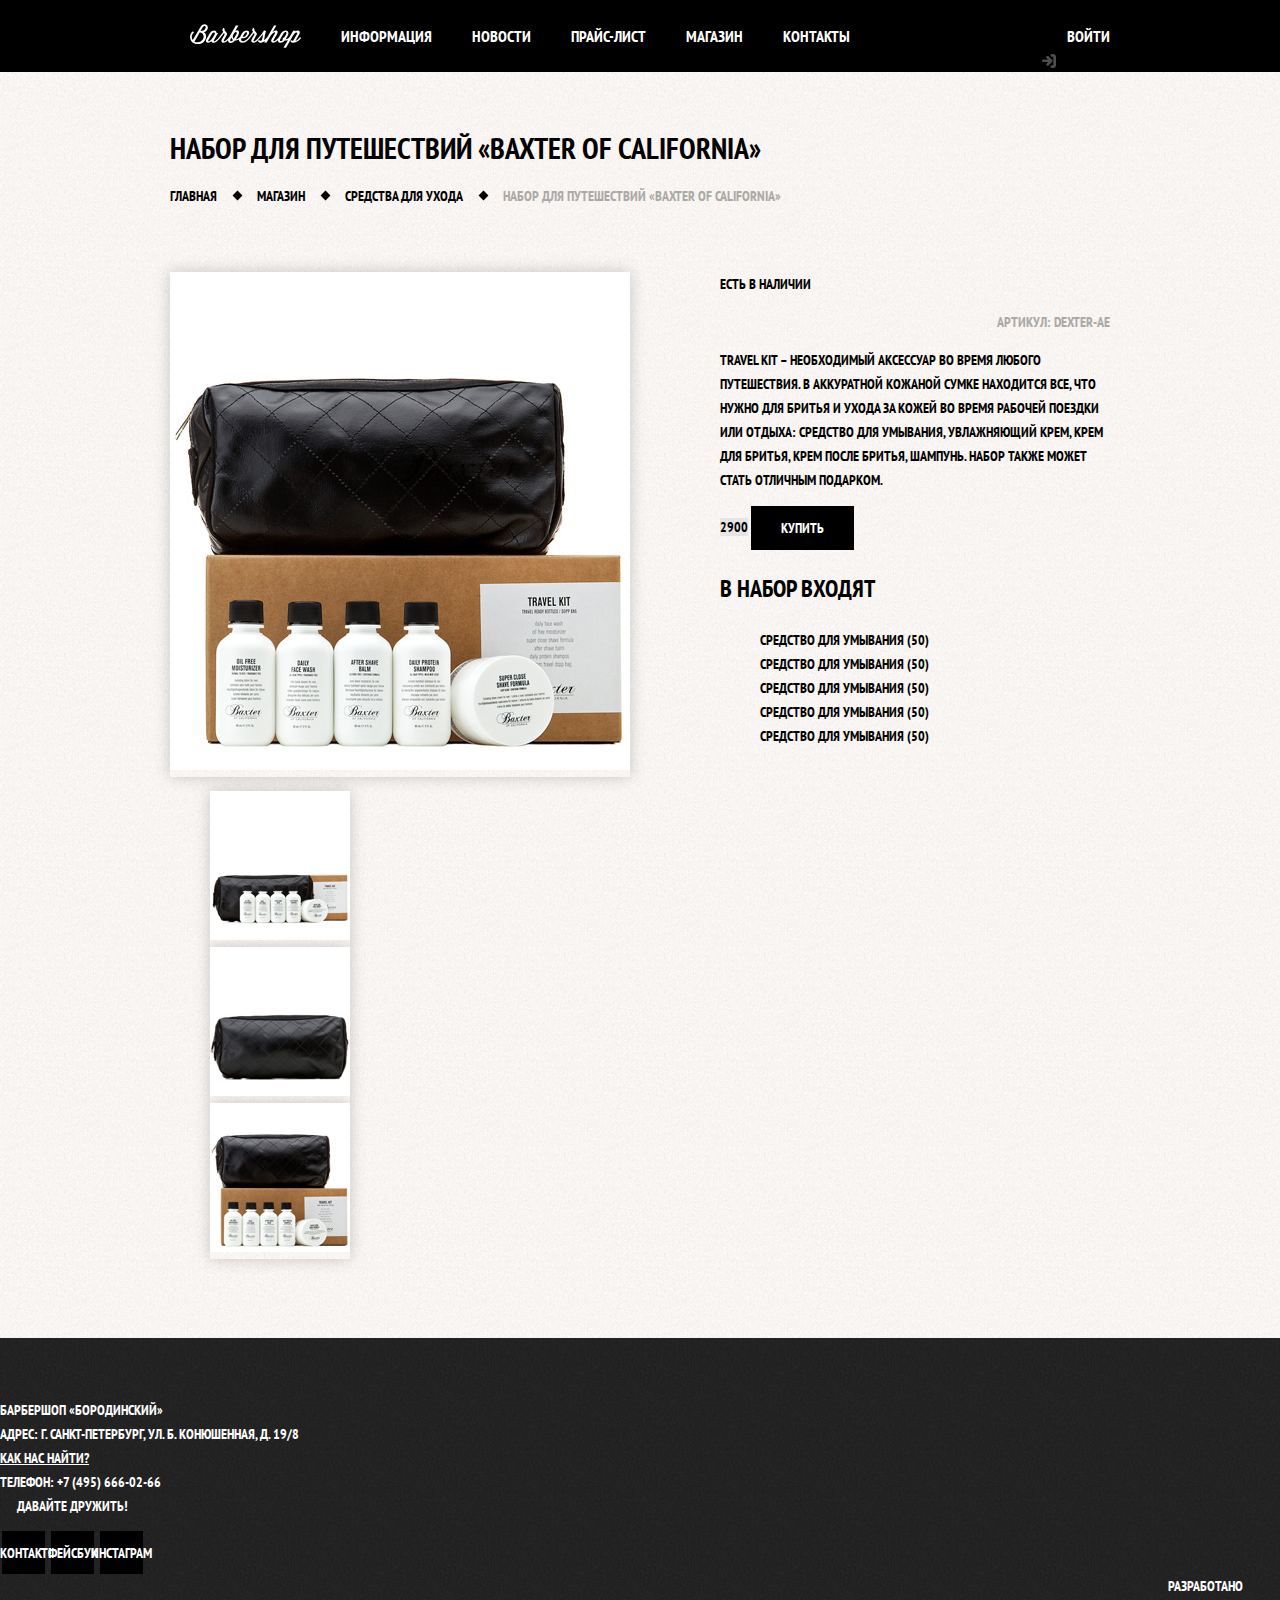
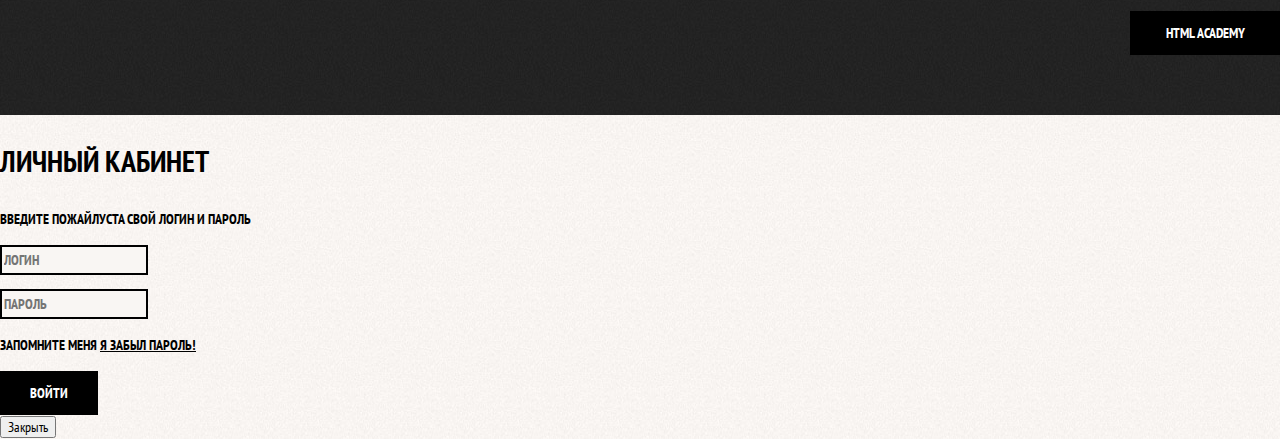
==== catalog-item.html @ e6046c34 "First commit" ====
<!DOCTYPE html>
<html lang="ru">
<head>
    <meta charset="UTF-8">
    <meta name="viewport" content="width=device-width, initial-scale=1.0">
    <meta http-equiv="X-UA-Compatible" content="ie=edge">
    <title>Барбершоп "Бородинский"</title>
    <link href="https://fonts.googleapis.com/css?family=PT+Sans+Narrow:400,700&display=swap" rel="stylesheet">
    <link rel="stylesheet" href="css/normalize.min.css">
    <link rel="stylesheet" href="css/style.css">
</head>
<body class="inner-page">
    <header class="main-header">
            <div class="container">
            <nav class="main-navigation">
            <a href="index.html" class="main-header-logo">
                <img src="img/logo.svg" width="111" height="24" alt="Логотип барбершопа 'Бородинский'">
            </a>
                <ul class="site-navigation">
                    <li><a href="info.html">Информация</a></li>
                    <li><a href="news.html">Новости</a></li>
                    <li><a href="price.html">Прайс-лист</a></li>
                    <li class="site-navigation-current"><a href="catalog.html">Магазин</a></li>
                    <li><a href="contacts.html">Контакты</a></li>
                </ul>
                <ul class="user-navigation">
                    <li class="login-link">Войти</li>
                </ul>
            </nav>
        </div>

    </header>
    <main class="container">
        <h1 class="page-title">Набор для путешествий «Baxter of California»</h1>
        <ul class="breadcrumbs">
            <li><a href="index.html">Главная</a></li>
            <li><a href="catalog.html">Магазин</a></li>
            <li > <a href="">Средства для ухода</a> </li>
            <li class="breadcrumbs-current">Набор для путешествий «Baxter of California»</li>
        </ul>
        <div class="inner-columns">
            <section class="product-photos">
                <h2 class="visually-hidden">Изображения товара</h2>
                <p class="product-photo-full">
                    <img src="img/product-big.jpg" alt="Фото всего набора" width="460" height="498">
                </p>
                <ul class="product-photo-preview">
                    <li><img src="img/product-small-1.jpg" alt="Фото в анфас" width="140" height="149"></li>
                    <li><img src="img/product-small-2.jpg" alt="Фото в профиль" width="140" height="149"></li>
                    <li><img src="img/product-small-3.jpg" alt="Фото отдельной части" width="140" height="149"></li>
                </ul>

            </section>
            <section class="product-info">
                <h2 class="visually-hidden">Описание товара</h2>
                <p class="product-available">Есть в наличии</p>
                <p class="product-article">Артикул: dexter-ae</p>
                <p class="product-text">
                    Travel Kit – необходимый аксессуар во время любого путешествия. В аккуратной кожаной сумке находится все, что нужно для бритья и ухода за кожей во время рабочей поездки или отдыха: средство для умывания, увлажняющий крем, крем для бритья, крем после бритья, шампунь. Набор также может стать отличным подарком.
                </p>
                <p class="product-price">
                    <b>2900</b>
                    <a href="" class="button">Купить</a>
                </p>
                <div class="product-composition">
                    <h3>В набор входят</h3>
                    <ul>
                        <li>Средство для умывания (50)</li>
                        <li>Средство для умывания (50)</li>
                        <li>Средство для умывания (50)</li>
                        <li>Средство для умывания (50)</li>
                        <li>Средство для умывания (50)</li>
                    </ul>
                </div>

            </section>
        </div>

    </main>
    <footer class="main-footer">
        <p class="footer-contacts">
            БАРБЕРШОП «БОРОДИНСКИЙ» <br>
            АДРЕС: Г. САНКТ-ПЕТЕРБУРГ, УЛ. Б. КОНЮШЕННАЯ, Д. 19/8 <br>
            <a href="">КАК НАС НАЙТИ?</a>  <br>
            ТЕЛЕФОН: +7 (495) 666-02-66 <br>
        </p>
        <div class="footer-social">
            <b>Давайте дружить!</b>
            <ul>
                <li><a href="https://vk.com" class="social-button">Вконтакте</a></li>
                <li><a href="https://facebook.com" class="social-button">Фейсбук</a></li>
                <li><a href="https://instagram.com" class="social-button">Инстаграм</a></li>
            </ul>
        </div>
        <p class="footer-copyright">
            <b>Разработано</b>
            <a href="https://htmlacademy.ru" class="button button-copyright">HTML Academy</a>
        </p>
    </footer>
    <section class="modal modal-user">
        <h2>Личный кабинет</h2>
        <p>Введите пожайлуста свой логин и пароль</p>
        <form action="#" class="login-form">
            <p class="login-item">
                <label for="user-login" class="visually-hidden">Логин</label>
                <input class="login-icon-user" type="text" name="login" id="user-login" placeholder="Логин">
            </p>
            <p class="login-item">
                <label for="user-password" class="visually-hidden">Пароль</label>
                <input class="login-icon-password" type="password" name="password" id="user-password" placeholder="Пароль">
            </p>
            <p class="login-info"> 
                <label class="login-checkbox">
                <input type="checkbox" name="remember"  class="visually-hidden" checked>
                <span class="checkbox-indicator"></span>    
                Запомните меня
                </label>
                <a href="" class="restore">Я забыл пароль!</a>
            </p>
            <button type="submit" class="button">Войти</button>
        </form>
        <button class="modal-close" type="button">Закрыть</button>
    </section>
</body> 
</html>
---- css/style.css ----
body {
    min-width: 960px;
    margin: 0;
    padding: 0;

    font-family: 'PT Sans Narrow', sans-serif;
    font-size: 14px;
    font-weight: 700;
    color: #ffffff;
    background-color: #000000;
    line-height: 24px;
    text-transform: uppercase;
    background-image: url("../img/index-bg.jpg");
    background-repeat: no-repeat;
    background-position: top center;
}
a {
    text-decoration: none;
}
img {
    max-width: 100%;
    height: auto;
}
*:focus {
    outline: none;
}
.visually-hidden {
    position: absolute;

    width: 1px;
    height: 1px;
    margin: -1px;
    border: 0;
    padding: 0;
  
    clip: rect(0 0 0 0);
    overflow: hidden;
}
.container {
    width: 940px;
    margin: 0 auto;
    padding: 0 10px;
}
.inner-page {
    color: #000000;

    background-color: #f6f3f0;
    background-image: url("../img/pattern-light.jpg");
    background-position: 0 0;
    background-repeat: repeat;
}


.button {
    display: inline-block;
    font: inherit;
    padding: 10px 30px;
    margin-right: 20px;
    text-align: center;
    color: #ffffff;
    vertical-align: middle;
    text-transform: uppercase;

    background-color: #000000;
    border: none;
}
.button.disabled,
.button:disabled {
    cursor: default;
    opacity: 0.5;
    background-color: #000000;
}
.button:hover,
.button:focus,
.button:active {
    background-color: #663d15;

}
.main-header {
    margin-bottom: 75px;
}
.main-navigation {
    display: flex;
    align-items: center;
    flex-direction: column;

    font-size: 16px;
    line-height: 20px;
    color: #ffffff;
    background-color: transparent;
   
 
}

.main-navigation-wrapper {
    width: 100%;
    margin-bottom: 60px;
    background-color: #000000;
}
.main-navigation-wrapper .container {
    display: flex;
    justify-content: space-between;
}
.main-header-logo {
    order: 1;
    width: 371px;
    height: 155px;
}
.site-navigation {
    display: flex;
    flex-wrap: wrap;
    width: 620px;
    margin: 0;
    margin-right: auto;
    padding: 0;
}

 .site-navigation,
 .user-navigation
 {
    list-style: none;
}
.site-navigation a,
.user-navigation a {
    display: block;
    padding: 26px 20px;
    color: #ffffff;
}
.site-navigation a:hover,
.site-navigation a:focus,
.user-navigation a:hover,
.user-navigation a:focus {
    background-color: #242424;
}
.user-navigation {
    
    margin: 0;
    padding: 0;
    max-width: 140px;
    
}
.user-navigation .login-link {
    position: relative;
    padding-left: 50px;
}

.user-navigation .login-link::before {
    content: "";
    position: absolute;
    left: 24px;
    top: 27px;
    width: 16px;
    height: 16px;
    background-image: url("../img/login.svg");
    background-repeat: no-repeat;
    background-position: 0 0;
    opacity: 0.3;
}
.user-navigation .login-link:hover::before,
.user-navigation .login-link:focus::before,
.user-navigation .login-link:active::before {
    opacity: 1;
}
.features {
    margin-bottom: 80px;
}
.features-list {
    display: flex;
    justify-content: space-between;
    padding: 0;
    margin: 0;
    list-style: none;
}
.feature-item {
    width: 300px;
    text-align: center;
}
.feature-item h3 {
    position: relative;
    margin: 0;
    margin-bottom: 60px;
    padding: 0;
    font-size: 30px;
    line-height: 42px;
}
.feature-item h3::after {
    content: "";
    position: absolute;
    left: 50%;
    bottom: -30px;
    width: 20px;
    height: 20px;
    margin-left: -10px;
    background-color: #fff;
    transform: rotate(45deg);
}
.feature-item p {
    margin: 0 10px;
    
}
.index-columns {
    display: flex;
    justify-content: space-between;
    margin-bottom: 35px;
    padding: 50px 80px;
    color: #000000;
    background-color: #d7d5d2;
    background-image: 
    url("../img/line.png"),
    url("../img/pattern-light.jpg");
    background-position: center, 0 0;
    background-repeat: no-repeat, repeat;
}
.news {
    width: 380px;

}
.gallery {
    width: 300px;
}
.news-list {
    margin: 0;
    padding: 0;
    list-style: none;
}
.news-item {
    margin-bottom: 20px;
    text-transform: uppercase;
}
.news-item p {
    margin: 0;
}
.index-columns h2 {
    margin: 0;
    margin-bottom: 20px;
    padding: 0;
    font-size: 30px;
    line-height: 42px;
}

.gallery-content {
    height: 164px;
    margin: 0;
    margin-bottom: 35px;
    background-color: #e5e5e5;
    border: 7px solid #ffffff;
}
.gallery-container {
    position: relative;
    height: 260px;
}
.gallery-button {
    position: absolute;
    bottom: 0;
    box-sizing: border-box;
    width: 140px;
    margin: 0;
}
.gallery-button-back {
    left: 0;
}
.gallery-button-next {
    right: 0;
}
.gallery-content img {
    width: 286px;
    height: 164px;
}
.contacts {
    width: 380px;

}
.contacts p {
    margin: 0;
    margin-bottom: 20px;
}
.appointment {
    width: 300px;
}
.appointment-item {
    margin: 0;
    margin-bottom: 10px;
    
}
.appointment-item label {
    display: block;
    margin-left: 15px;
    margin-bottom: 9px;
}
.appointment-form {
    display: flex;
    flex-wrap: wrap;
    justify-content: space-between;
}
.appointment-form input {
    box-sizing: border-box;
    width: 140px;
    padding-left: 15px;
    padding-right: 15px;
    padding-top: 8px;
    padding-bottom: 8px;
    font: inherit;

    background-color: transparent;
    border: 2px solid #000000;

}
.appointment-form .button {
    display: block;
    width: 100%;
    margin-right: 0;
    margin-top: 10px;
}
.appointment-form input:focus {
    border-color: #663d15;
}

.main-footer {
    margin-top: 65px;
    padding: 60px 0;
    color: #ffffff;
    background-color: #232323;
    background-image: url("../img/pattern-dark.jpg");
    background-position: 0 0;
    background-repeat: repeat;
}
.main-footer .container {
    display: flex;
    
}

.footer-contacts {
    width: 320px;
    margin: 0;
    margin-right: 80px;
}
.footer-contacts a {
    width: 320px;
    color: #ffffff;
    text-decoration: underline;
}
.footer-contacts a:hover,
.footer-contacts a:focus {
    text-decoration: none;
}
.footer-social {
    width: 145px;
    text-align: center;
}
.footer-social ul {
    display: flex;
    flex-wrap: wrap;
    justify-content: space-between;
    width: 141px;
    margin: 0;
    margin: 0 auto;
    padding: 0;
    list-style: none;
}
.footer-social b,
.footer-copyright b {
    display: block;
    margin-bottom: 13px;
}
.social-button {
    display: flex;
    align-items: center;
    justify-content: center;
    width: 43px;
    height: 43px;
    background-color: #000000;
    color: #ffffff;
}
.social-button:hover,
.social-button:focus {
    background-color: #ffffff;
}
.social-button:hover path,
.social-button:focus path {
    fill: #000000;
}
.footer-copyright {
    width: 150px;
    margin: 0;
    margin-left: auto;
    text-align: center;
}
.button-copyright {
    display: block;
    margin-right: 0;
    
}
.button-copyright:hover,
.button-copyright:focus {
    color: #000000;
    background-color: #fff;
}
.modal {
    color: #000000;

    background-color: #f8f5f2;
    background-image: url("../img/pattern-light.jpg");
    background-repeat: repeat;
    background-position: 0 0;
}
.modal h2 {
    font-size: 30px;
    line-height: 42px;
}
.login-form input[type="text"],
.login-form input[type="password"] {
    font: inherit;
    color: #000000;
    text-transform: uppercase;

    background-color: #f9f6f3;
    border: 2px solid #000000;

}
.login-form input:focus {
    border-color: #663d15;
}
.login-form .restore {
    color: #000000;
    text-decoration: underline;

}
.login-form .restore:hover,
.login-form .restore:focus {
    
    text-decoration: none;
}
.login-checkbox:hover,
.login-checkbox:focus {
    color: #663d15;

}
.inner-page .main-header-logo {
    order: 0;
    width: 111px;
    height: 24px;
    padding: 23px 20px;
}
.page-title {
    margin: 0;
    padding: 0;
    margin-bottom: 15px;
    font-size: 30px;
    line-height: 42px;

}
.breadcrumbs {
    display: flex;
    flex-wrap: wrap;
    justify-content: flex-start;
    margin: 0;
    padding: 0;
    margin-bottom: 50px;
    list-style: none;
}
.breadcrumbs li {
    position: relative;
    margin-right: 40px;
}
.breadcrumbs li:after {
    content: "";
    position: absolute;
    top: 8px;
    right: -24px;
    width: 7px;
    height: 7px;
    background-color: #000000;
    transform: rotate(45deg);
}
.breadcrumbs li:last-child {
    margin-right: 0;
}
.breadcrumbs li:last-child::after {
    display: none;
}
.breadcrumbs a {
    color: #000000;
    

}
.breadcrumbs a:hover,
.breadcrumbs a:focus {
    text-decoration: underline;
}
.breadcrumbs-current {
    color: #aba9a7;
}
.filter-group {
    margin: 0;
    margin-bottom: 50px;
    padding: 0;
    border: none;
}
.filter-group-title {
    margin-bottom: 30px;
    font-size: 24px;
    line-height: 30px;

}
.filter-option-list {
    margin: 0;
    padding: 0;
    list-style: none;
    line-height: 18px;
}
.filter-option {
    margin-bottom: 19px;
    padding-left: 45px;
}
.filter-option:last-child {
    margin-bottom: 0;
}
.filter-option label {
    display: block;
    position: relative;
    cursor: pointer;
    user-select: none;
}
.filter-input-checkbox + label:before {
    content: "";
    position: absolute;
    left: -45px;
    top: 0;
    width: 16px;
    height: 16px;
    border: 2px solid #000000;
    background-image: none;
}
.filter-input-checkbox:checked + label:before {
    background-image: url("../img/cross.svg");
    background-repeat: no-repeat;
    background-position: center center;
}
.filter-input-radio + label:before {
    content: "";
    position: absolute;
    left: -45px;
    top: 0;
    width: 16px;
    height: 16px;
    border: 2px solid #000000;
    border-radius: 50%;
}
.filter-input-radio:checked + label:after {
    content: "";
    position: absolute;
    left: -39px;
    top: 6px;
    width: 8px;
    height: 8px;
    background-color: #000000;
    
    border-radius: 50%;
}
.filter-input:hover + label,
.filter-input:focus + label
 {
    color: #663d15;
}
.filter-input:disabled + label {
    color: #000000;
    opacity: 0.5;
}
   
.catalog-item {

    width: 220px;
    margin-right: 20px;
    margin-bottom: 20px;
    background-color: #fff;
    box-shadow: 0 0 15px rgba(0,0,0, 0.15);
}
.catalog-item:hover {
    box-shadow: 5px 5px 25px rgba(0, 0, 0, 0.3);
}
.catalog-item a{
    display: flex;
    flex-direction: column;
    color: #000000;

}
.catalog-item h3 {
    order: 1;
    font-size: 14px;
    line-height: 18px;
}
.catalog-category {
    display: block;
    text-transform: none;
}
.catalog-item-image {
    width: 220px;
    height: 165px;
    margin: 0;
}
.catalog-item-price b,
.product-price b{
    font-size: 14px;
    line-height: 20px;
    text-align: center;
    background-color: #e5e5e5;
}
.catalog-item-price {
    display: flex;
    margin: 15px;
}
.catalog-item-price b {
    width: 112px;
    padding: 13px 25px 11px;
    margin-right: 0;
}
.catalog-item-price .button {
    width: 50px;
    padding: 13px 18px 11px;
    margin-right: 0;
    line-height: 20px;
    color: #ffffff;

}
.catalog-item h3 {
    margin: 12px 16px;
}
.pagination-list {
    display: flex;
    flex-wrap: wrap;
    margin: 0;
    padding: 0;
    list-style: none;
}
.pagination-item {
    margin-right: 7px;
}
.pagination-item a {
    display: block;
    
    padding: 10px 19px;
    color: #ffffff;
    
    background-color: #000000;
    vertical-align: middle;
    text-align: center;
}
.pagination-item:not(.pagination-item-current) a:hover,
.pagination-item:not(.pagination-item-current) a:focus,
.pagination-item:not(.pagination-item-current) a:active {
    background-color: #663d15;
}
.pagination-item-current a {
    color: #000000;
    background-color: #ffffff;
}
.product-photos {
    width: 460px;
    
}
.product-info {
    width: 390px;
    font-size: 14px;
    line-height: 24px;
}
.product-photo-preview {
    list-style: none;
}
.product-photo-full {

}
.product-text {
    
}
.product-photo-preview {
    width: 140px;
}
.product-photo-full,
.product-photo-preview li {
    box-shadow: 0 0 15px rgba(0, 0, 0, 0.2);
}
.product-article {
    text-align: right;
    color: #aba9a7;
}
.product-composition h3 {
    font-size: 24px;
    line-height: 30px;
}
.product-composition ul {
    list-style: none;
}
.inner-page .main-header {
    background-color: #000000;
    margin-bottom: 55px;
}
.inner-page .main-navigation {
    flex-direction: row;
    justify-content: flex-start;
}

.inner-columns {
    display: flex;
    justify-content: space-between;
    

}
.catalog {
    width: 700px;
}
.catalog-list {
    display: flex;
    flex-wrap: wrap;
    margin: 0;
    padding: 0;
    margin-bottom: 45px;
    list-style: none;
}

.filters {
    width: 190px;
}
.catalog-item {

}
.catalog-item:nth-child(3n) {
    margin-right: 0;
}
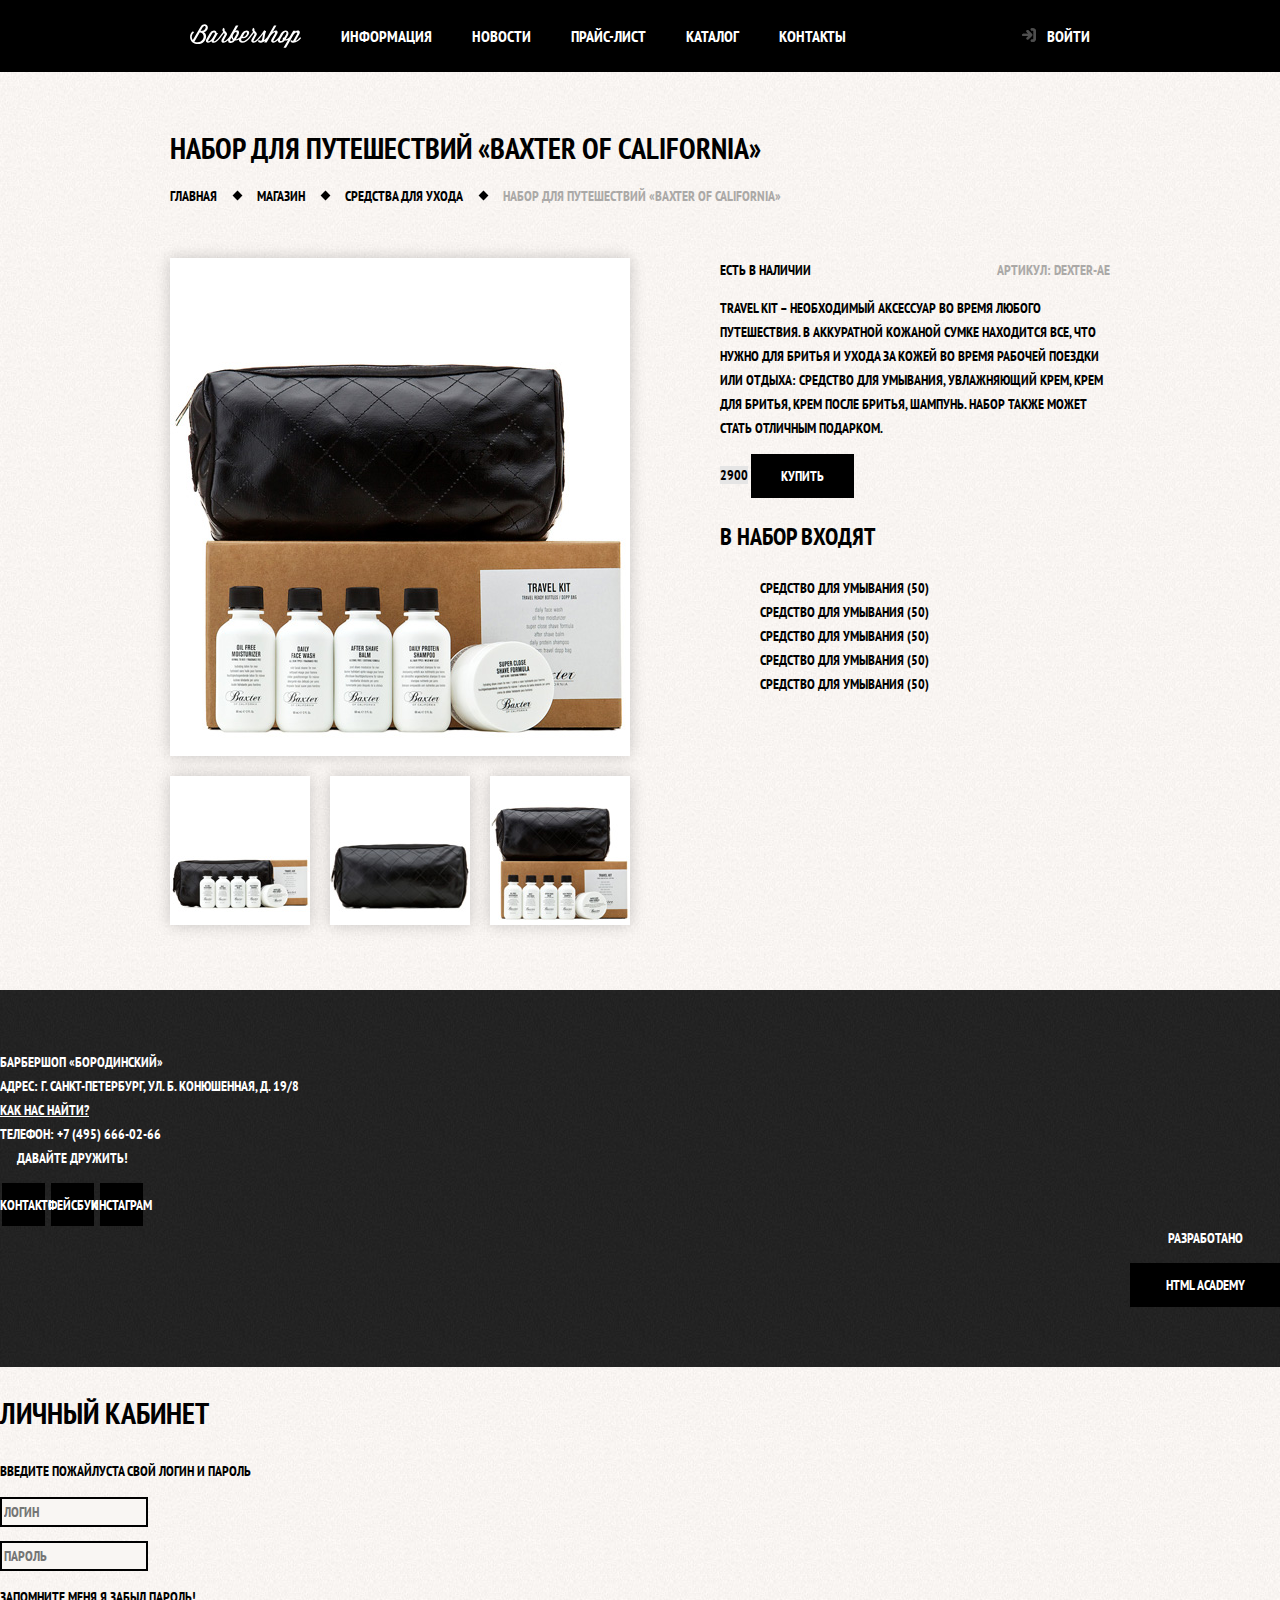
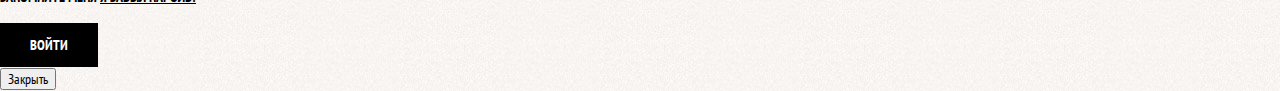
==== commit 79a7eee7: "add several styles in catalog-item" ====
--- a/catalog-item.html
+++ b/catalog-item.html
@@ -11,24 +11,23 @@
 </head>
 <body class="inner-page">
     <header class="main-header">
-            <div class="container">
+        <div class="container">
             <nav class="main-navigation">
-            <a href="index.html" class="main-header-logo">
+            <a href="" class="main-header-logo">
                 <img src="img/logo.svg" width="111" height="24" alt="Логотип барбершопа 'Бородинский'">
             </a>
                 <ul class="site-navigation">
                     <li><a href="info.html">Информация</a></li>
                     <li><a href="news.html">Новости</a></li>
                     <li><a href="price.html">Прайс-лист</a></li>
-                    <li class="site-navigation-current"><a href="catalog.html">Магазин</a></li>
+                    <li><a href="catalog.html">Каталог</a></li>
                     <li><a href="contacts.html">Контакты</a></li>
                 </ul>
                 <ul class="user-navigation">
-                    <li class="login-link">Войти</li>
+                    <li><a href="" class="login-link">Войти</a></li>
                 </ul>
             </nav>
         </div>
-
     </header>
     <main class="container">
         <h1 class="page-title">Набор для путешествий «Baxter of California»</h1>
@@ -53,8 +52,11 @@
             </section>
             <section class="product-info">
                 <h2 class="visually-hidden">Описание товара</h2>
-                <p class="product-available">Есть в наличии</p>
-                <p class="product-article">Артикул: dexter-ae</p>
+                <div class="product-description">
+                    <p class="product-available">Есть в наличии</p>
+                    <p class="product-article">Артикул: dexter-ae</p>
+                </div>
+
                 <p class="product-text">
                     Travel Kit – необходимый аксессуар во время любого путешествия. В аккуратной кожаной сумке находится все, что нужно для бритья и ухода за кожей во время рабочей поездки или отдыха: средство для умывания, увлажняющий крем, крем для бритья, крем после бритья, шампунь. Набор также может стать отличным подарком.
                 </p>
--- a/css/style.css
+++ b/css/style.css
@@ -667,19 +667,49 @@
     list-style: none;
 }
 .product-photo-full {
-
+    width: 460px;
+    height: 498px;
+    margin: 0;
+    margin-bottom: 20px;
 }
 .product-text {
     
 }
 .product-photo-preview {
+    display: flex;
+    margin: 0;
+    padding: 0;
+
+}
+
+.product-available {
+    margin: 0;
+}
+
+.product-photo-preview li {
     width: 140px;
+    height: 149px;
+    margin-right: 20px;
+    cursor: pointer;
+}
+.product-photo-preview li:last-child {
+    margin-right: 0;
+    
 }
 .product-photo-full,
 .product-photo-preview li {
     box-shadow: 0 0 15px rgba(0, 0, 0, 0.2);
 }
+.product-description {
+    display: flex;
+    justify-content: space-between;
+}
+.product-description p {
+    width: 200px;
+}
 .product-article {
+    margin: 0;
+    padding: 0;
     text-align: right;
     color: #aba9a7;
 }
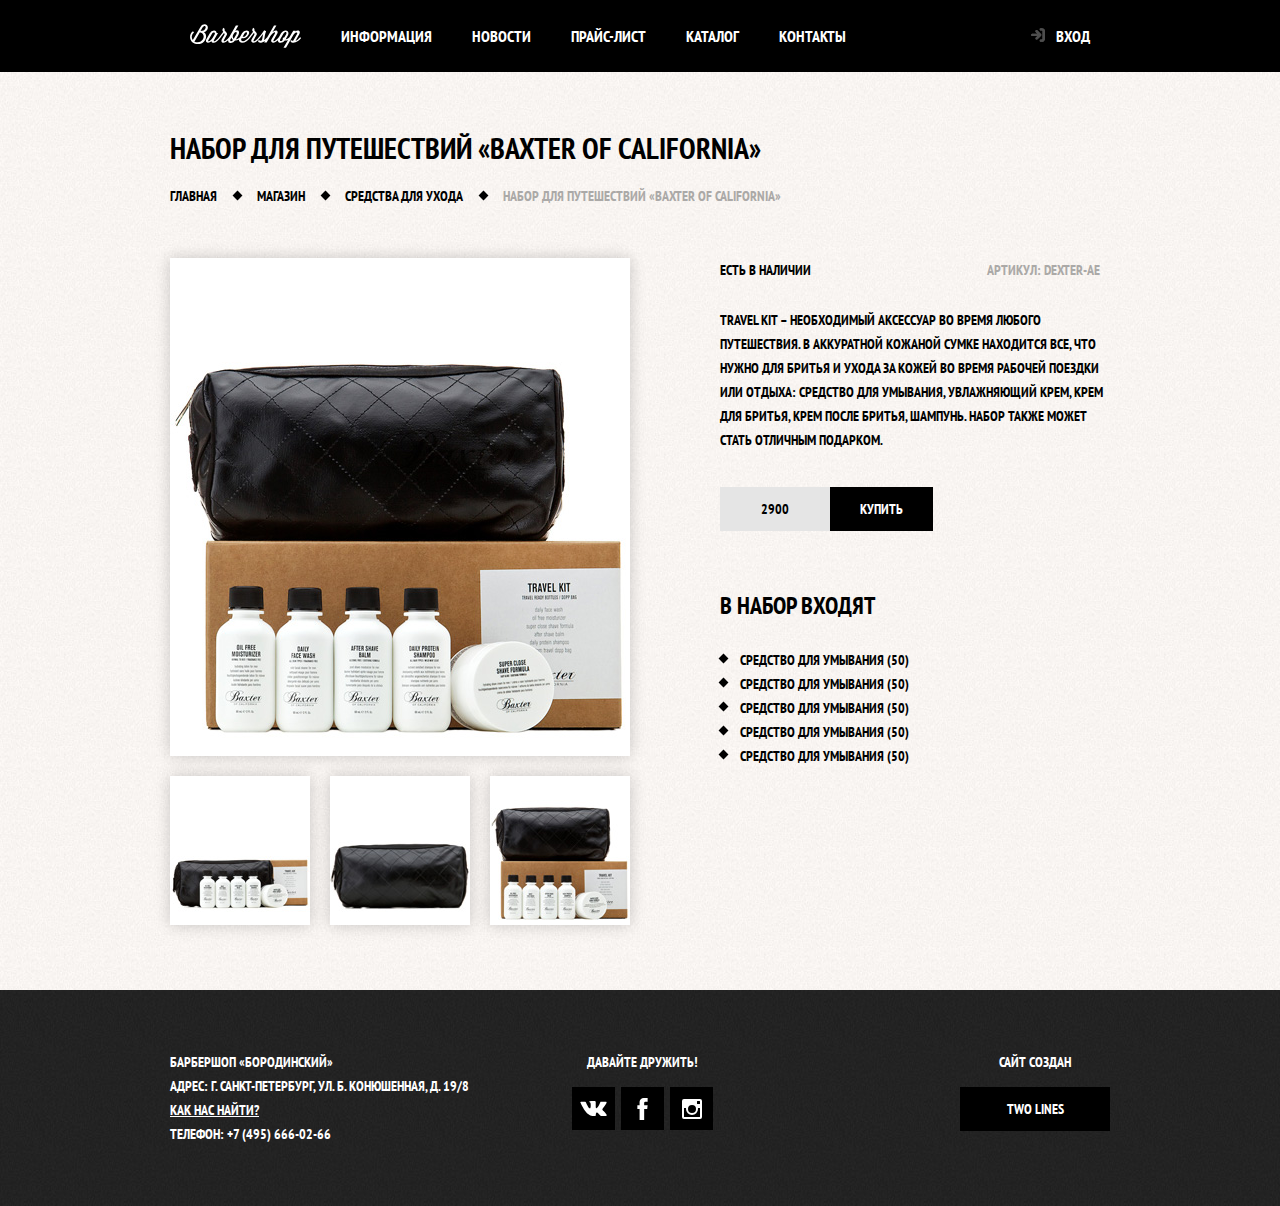
==== commit 2d926b07: "Complete style of card product" ====
--- a/catalog-item.html
+++ b/catalog-item.html
@@ -24,7 +24,7 @@
                     <li><a href="contacts.html">Контакты</a></li>
                 </ul>
                 <ul class="user-navigation">
-                    <li><a href="" class="login-link">Войти</a></li>
+                    <li><a href="" class="login-link">Вход</a></li>
                 </ul>
             </nav>
         </div>
@@ -80,26 +80,34 @@
 
     </main>
     <footer class="main-footer">
-        <p class="footer-contacts">
-            БАРБЕРШОП «БОРОДИНСКИЙ» <br>
-            АДРЕС: Г. САНКТ-ПЕТЕРБУРГ, УЛ. Б. КОНЮШЕННАЯ, Д. 19/8 <br>
-            <a href="">КАК НАС НАЙТИ?</a>  <br>
-            ТЕЛЕФОН: +7 (495) 666-02-66 <br>
-        </p>
-        <div class="footer-social">
-            <b>Давайте дружить!</b>
-            <ul>
-                <li><a href="https://vk.com" class="social-button">Вконтакте</a></li>
-                <li><a href="https://facebook.com" class="social-button">Фейсбук</a></li>
-                <li><a href="https://instagram.com" class="social-button">Инстаграм</a></li>
-            </ul>
+        <div class="container">
+            <p class="footer-contacts">
+                БАРБЕРШОП «БОРОДИНСКИЙ» <br>
+                АДРЕС: Г. САНКТ-ПЕТЕРБУРГ, УЛ. Б. КОНЮШЕННАЯ, Д. 19/8 <br>
+                <a href="">КАК НАС НАЙТИ?</a>  <br>
+                ТЕЛЕФОН: +7 (495) 666-02-66 <br>
+            </p>
+            <div class="footer-social">
+                <b>Давайте дружить!</b>
+                <ul>
+                    <li><a href="https://vk.com" class="social-button">
+                        <svg xmlns="http://www.w3.org/2000/svg" width="27" height="15" viewBox="0 0 26.14 14.91"><path d="M26 13.47l-.09-.17a13.55 13.55 0 0 0-2.6-3q-.87-.83-1.1-1.12A1 1 0 0 1 22 8a10.27 10.27 0 0 1 1.22-1.78l.88-1.16q2.35-3.13 2-4L26 .94a.8.8 0 0 0-.4-.22 2.14 2.14 0 0 0-.87 0h-3.92a.51.51 0 0 0-.27 0h-.3a.6.6 0 0 0-.15.14.93.93 0 0 0-.14.24 22.22 22.22 0 0 1-1.46 3.06q-.5.84-.93 1.46a7 7 0 0 1-.71.91 4.94 4.94 0 0 1-.52.47q-.23.18-.35.15l-.23-.05a.9.9 0 0 1-.31-.33 1.49 1.49 0 0 1-.16-.53V1.6a3.14 3.14 0 0 0 0-.62 2.12 2.12 0 0 0-.14-.44.73.73 0 0 0-.28-.33 1.57 1.57 0 0 0-.46-.18A9 9 0 0 0 12.57 0a8.93 8.93 0 0 0-3.25.33 1.83 1.83 0 0 0-.52.41q-.25.3-.07.33a1.67 1.67 0 0 1 1.16.59l.08.16a2.6 2.6 0 0 1 .19.63 6.32 6.32 0 0 1 .12 1 10.59 10.59 0 0 1 0 1.7q-.07.71-.13 1.1a2.21 2.21 0 0 1-.18.64 2.69 2.69 0 0 1-.16.3l-.07.07a1 1 0 0 1-.37.07.86.86 0 0 1-.46-.19 3.27 3.27 0 0 1-.56-.52 7 7 0 0 1-.66-.93q-.37-.6-.76-1.42l-.22-.39q-.2-.38-.56-1.11t-.62-1.43A.9.9 0 0 0 5.2.9h-.07a.93.93 0 0 0-.22-.16A1.44 1.44 0 0 0 4.6.65L.87.68A1 1 0 0 0 .1.94L0 1a.44.44 0 0 0 0 .22 1.08 1.08 0 0 0 .08.37Q.9 3.53 1.86 5.31t1.66 2.87Q4.23 9.27 5 10.24t1 1.24l.37.41.34.33a8.06 8.06 0 0 0 1 .78 16.34 16.34 0 0 0 1.4.9 7.6 7.6 0 0 0 1.79.72 6.19 6.19 0 0 0 2 .22h1.57a1.08 1.08 0 0 0 .72-.3l.05-.07a.9.9 0 0 0 .1-.25 1.38 1.38 0 0 0 0-.37 4.48 4.48 0 0 1 .09-1.05 2.77 2.77 0 0 1 .23-.71 1.74 1.74 0 0 1 .29-.4 1.19 1.19 0 0 1 .23-.2h.11a.86.86 0 0 1 .77.21 4.52 4.52 0 0 1 .83.79q.39.47.93 1.05a6.41 6.41 0 0 0 1 .87l.27.16a3.31 3.31 0 0 0 .71.3 1.53 1.53 0 0 0 .76.07l3.48-.05a1.58 1.58 0 0 0 .8-.17.68.68 0 0 0 .34-.37 1.06 1.06 0 0 0 0-.46 1.71 1.71 0 0 0-.1-.36z" fill="#fff"/></svg>
+                        <span class="visually-hidden">Вконтакте</span></a></li>
+                    <li><a href="https://facebook.com" class="social-button">
+                        <svg xmlns="http://www.w3.org/2000/svg" width="19" height="22" viewBox="0 0 10.15 21.74"><path d="M3.34 1.12A4.77 4.77 0 0 1 6.53 0h3.61v3.81H7.81a1.07 1.07 0 0 0-1.09.83v2.55h3.42c-.08 1.23-.24 2.45-.41 3.67h-3v10.87H2.21V10.86H0V7.21h2.19V3.66a3.83 3.83 0 0 1 1.15-2.54z" fill="#fff"/></svg>
+                        <span class="visually-hidden">Фейсбук</span> </a></li>
+                    <li><a href="https://instagram.com" class="social-button"><svg xmlns="http://www.w3.org/2000/svg" width="20" height="20" viewBox="0 0 20 20"><path d="M18 0H2a2 2 0 0 0-2 2v16a2 2 0 0 0 2 2h16a2 2 0 0 0 2-2V2a2 2 0 0 0-2-2zm-8 6a4 4 0 1 1-4 4 4 4 0 0 1 4-4zM2.5 18a.47.47 0 0 1-.5-.5V9h2.1a3.4 3.4 0 0 0-.1 1 6 6 0 1 0 12 0 3.4 3.4 0 0 0-.1-1H18v8.5a.47.47 0 0 1-.5.5zM18 4.5a.47.47 0 0 1-.5.5h-2a.47.47 0 0 1-.5-.5v-2a.47.47 0 0 1 .5-.5h2a.47.47 0 0 1 .5.5z" fill="#fff"/></svg>
+                    <span class="visually-hidden">Инстаграм</span> </a></li>
+                </ul>
+            </div>
+            <p class="footer-copyright">
+                <b>Сайт создан</b>
+                <a href="https://two-lines.ru/" class="button button-copyright">Two lines</a>
+            </p>
         </div>
-        <p class="footer-copyright">
-            <b>Разработано</b>
-            <a href="https://htmlacademy.ru" class="button button-copyright">HTML Academy</a>
-        </p>
+
     </footer>
-    <section class="modal modal-user">
+    <!-- <section class="modal modal-user">
         <h2>Личный кабинет</h2>
         <p>Введите пожайлуста свой логин и пароль</p>
         <form action="#" class="login-form">
@@ -122,6 +130,6 @@
             <button type="submit" class="button">Войти</button>
         </form>
         <button class="modal-close" type="button">Закрыть</button>
-    </section>
+    </section> -->
 </body> 
 </html>--- a/css/style.css
+++ b/css/style.css
@@ -614,6 +614,41 @@
     padding: 13px 25px 11px;
     margin-right: 0;
 }
+.product-price {
+    display: flex;
+    margin-bottom: 60px;
+}
+.product-price b {
+    width: 110px;
+    box-sizing: border-box;
+    padding: 12px 35px;
+    line-height: 20px;
+    text-align: center;
+}
+.product-composition h3 {
+    margin: 0;
+    margin-bottom: 27px;
+    padding: 0;
+}
+.product-composition ul {
+    margin: 0;
+    padding: 0;
+
+}
+.product-composition ul li {
+    position: relative;
+    margin-left: 20px;
+}
+.product-composition ul li::before {
+    content: "";
+    position: absolute;
+    width: 7px;
+    height: 7px;
+    left: -20px;
+    top: 7px;
+    transform: rotate(45deg);
+    background-color: #000000;
+}
 .catalog-item-price .button {
     width: 50px;
     padding: 13px 18px 11px;
@@ -662,10 +697,12 @@
     width: 390px;
     font-size: 14px;
     line-height: 24px;
+    
 }
 .product-photo-preview {
     list-style: none;
 }
+
 .product-photo-full {
     width: 460px;
     height: 498px;
@@ -673,7 +710,8 @@
     margin-bottom: 20px;
 }
 .product-text {
-    
+    margin: 0;
+    margin-bottom: 35px;
 }
 .product-photo-preview {
     display: flex;
@@ -700,15 +738,18 @@
 .product-photo-preview li {
     box-shadow: 0 0 15px rgba(0, 0, 0, 0.2);
 }
+
 .product-description {
     display: flex;
     justify-content: space-between;
 }
 .product-description p {
     width: 200px;
+    margin-bottom: 26px;
 }
 .product-article {
     margin: 0;
+    margin-right: 10px;
     padding: 0;
     text-align: right;
     color: #aba9a7;
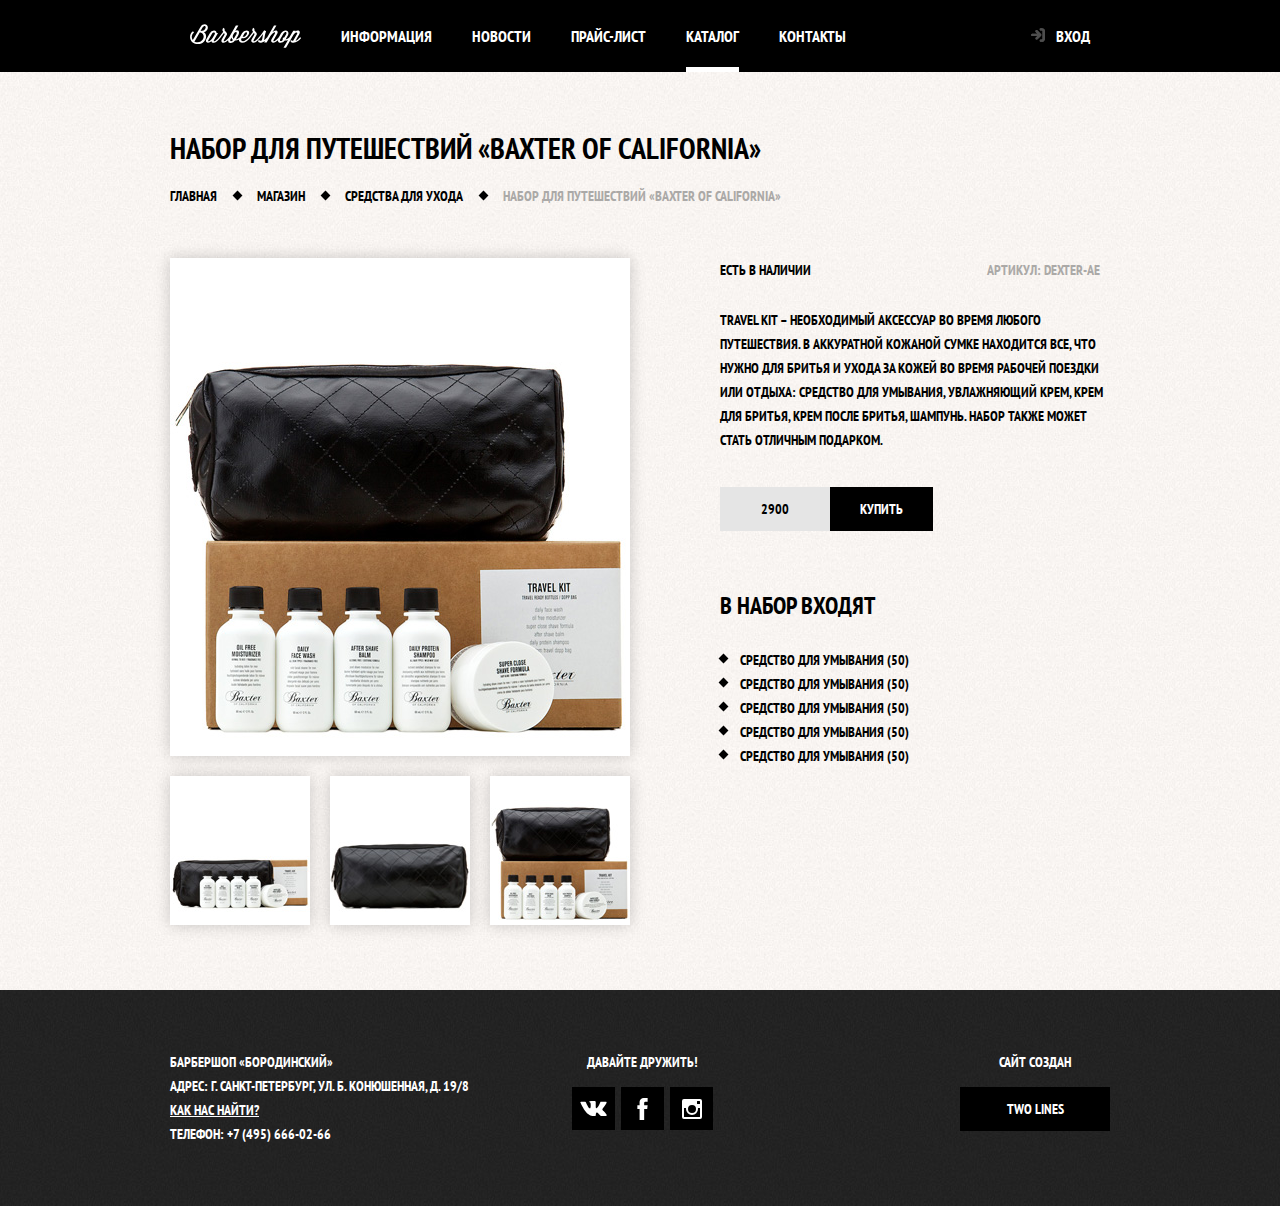
==== commit 99122cc0: "Added smooth scrolling" ====
--- a/catalog-item.html
+++ b/catalog-item.html
@@ -13,14 +13,14 @@
     <header class="main-header">
         <div class="container">
             <nav class="main-navigation">
-            <a href="" class="main-header-logo">
+            <a href="index.html" class="main-header-logo">
                 <img src="img/logo.svg" width="111" height="24" alt="Логотип барбершопа 'Бородинский'">
             </a>
                 <ul class="site-navigation">
                     <li><a href="info.html">Информация</a></li>
                     <li><a href="news.html">Новости</a></li>
                     <li><a href="price.html">Прайс-лист</a></li>
-                    <li><a href="catalog.html">Каталог</a></li>
+                    <li class="site-navigation-current"><a href="catalog.html">Каталог</a></li>
                     <li><a href="contacts.html">Контакты</a></li>
                 </ul>
                 <ul class="user-navigation">
@@ -107,7 +107,7 @@
         </div>
 
     </footer>
-    <!-- <section class="modal modal-user">
+    <section class="modal modal-user">
         <h2>Личный кабинет</h2>
         <p>Введите пожайлуста свой логин и пароль</p>
         <form action="#" class="login-form">
@@ -130,6 +130,7 @@
             <button type="submit" class="button">Войти</button>
         </form>
         <button class="modal-close" type="button">Закрыть</button>
-    </section> -->
+    </section>
+    <script src="scripts/scripts.js"></script>
 </body> 
 </html>--- a/css/style.css
+++ b/css/style.css
@@ -1,3 +1,36 @@
+@keyframes fadein {
+    0% {
+        opacity: 0;
+    }
+    100% {
+        opacity: 1;
+    }
+}
+@keyframes bounce {
+    0% {
+        transform: translateY(-3000px);
+    }
+    70% {
+        transform: translateY(30px);
+    }
+    90% {
+        transform: translateY(-10px);
+    }
+    100% {
+        transform: translateY(0px);
+    }
+}
+@keyframes shake {
+    0%, 100% {
+        transform: translateX(0);
+    }
+    10%, 30%, 50%, 70%, 90% {
+        transform: translateX(-10px);
+    }
+    20%, 40%, 60%, 80% {
+        transform: translateX(10px);
+    }
+}
 body {
     min-width: 960px;
     margin: 0;
@@ -385,6 +418,7 @@
     margin-left: auto;
     text-align: center;
 }
+
 .button-copyright {
     display: block;
     margin-right: 0;
@@ -396,26 +430,114 @@
     background-color: #fff;
 }
 .modal {
+    display: none;
+    position: fixed;
     color: #000000;
-
     background-color: #f8f5f2;
     background-image: url("../img/pattern-light.jpg");
     background-repeat: repeat;
     background-position: 0 0;
-}
-.modal h2 {
+    z-index: 2;
+}
+
+.modal-login {
+
+    top: 120px;
+    left: 50%;
+    margin-left: -230px;
+    width: 300px;
+    padding: 50px 80px;
+
+}
+
+.modal-login h2 {
+    margin: 0;
+    margin-bottom: 20px;
     font-size: 30px;
-    line-height: 42px;
+    line-height: 36px;
+}
+
+.modal-description {
+    margin: 0;
+    margin-bottom: 15px;
+    font-size: 14px;
+    line-height: 17px;
+}
+
+.login-form p {
+    margin: 0;
+    margin-bottom: 10px;
 }
 .login-form input[type="text"],
 .login-form input[type="password"] {
+    box-sizing: border-box;
+    width: 300px;
+    padding: 10px 15px;
+    padding-right: 45px;
     font: inherit;
     color: #000000;
     text-transform: uppercase;
-
     background-color: #f9f6f3;
     border: 2px solid #000000;
 
+}
+.modal-close {
+    position: absolute;
+    top: 10px;
+    font-size: 0;
+    right: -34px;
+    width: 22px;
+    height: 22px;
+    background-color: transparent;
+    border: 0;
+    cursor: pointer;
+}
+.modal-close::before,
+.modal-close::after {
+    content: "";
+    position: absolute;
+    left: 2px;
+    top: 10px;
+    cursor: pointer;
+    width: 19px;
+    height: 3px;
+    background-color: #d0d0d0;
+}
+.modal-close::before {
+    transform: rotate(45deg);
+}
+.modal-close::after {
+    transform: rotate(-45deg);
+}
+.modal-overlay {
+    display: none;
+    position: fixed;
+    top:0;
+    left: 0;
+    width: 100%;
+    height: 100%;
+    background-color: rgba(0, 0, 0, 0.5);
+    z-index: 1;
+
+}
+.modal-show {
+    display: block;
+    animation-name: bounce;
+    animation-duration: 1s;
+}
+
+.modal-overlay-show {
+    display: block;
+    animation-name: fadein;
+    animation-duration: 1s;
+}
+.modal-close:hover::before,
+.modal-close:hover::after {
+    background-color: #aeaeae;
+}
+.modal-error {
+    animation-name: shake;
+    animation-delay: 0.6s;
 }
 .login-form input:focus {
     border-color: #663d15;
@@ -435,6 +557,65 @@
     color: #663d15;
 
 }
+.login-icon-user {
+    background-image: url("../img/user.svg");
+    background-repeat: no-repeat;
+    background-position: 270px center;
+}
+.login-icon-password {
+    background-image: url("../img/lock.svg");
+    background-repeat: no-repeat;
+    background-position: 270px center;
+}
+.login-info {
+    display: flex;
+    flex-wrap: wrap;
+    justify-content: space-between;
+    margin: 15px 0;
+    
+}
+.login-checkbox {
+    position: relative;
+    padding-left: 30px;
+    cursor: pointer;
+}
+.login-info input[type="checkbox"] + .checkbox-indicator {
+    position: absolute;
+    left: 0;
+    top: 0;
+    width: 17px;
+    height: 17px;
+    border: 2px solid #000000;
+}
+
+.login-checkbox input[type="checkbox"]:checked + .checkbox-indicator::before,
+.login-checkbox input[type="checkbox"]:checked + .checkbox-indicator::after {
+    content: "";
+    position: absolute;
+    top: 8px;
+    left: 1px;
+    width: 15px;
+    height: 2px;
+    background-color: #000000;
+
+}
+.login-checkbox input[type="checkbox"]:checked + .checkbox-indicator::before {
+    transform: rotate(-45deg);
+}
+.login-checkbox input[type="checkbox"]:checked + .checkbox-indicator::after {
+    transform: rotate(45deg);
+}
+.login-info input[type="checkbox"]:focus + .checkbox-indicator {
+    border-color: #663d15;
+    outline: thin dotted;
+    outline: 5px auto -webkit-focus-ring-color;
+
+}
+.login-form .button {
+    width: 100%;
+    margin-right: 0;
+}
+
 .inner-page .main-header-logo {
     order: 0;
     width: 111px;
@@ -573,10 +754,10 @@
     margin-right: 20px;
     margin-bottom: 20px;
     background-color: #fff;
-    box-shadow: 0 0 15px rgba(0,0,0, 0.15);
+    box-shadow: 0 0 5px 0 rgba(0, 0, 0, 0.2);
 }
 .catalog-item:hover {
-    box-shadow: 5px 5px 25px rgba(0, 0, 0, 0.3);
+    box-shadow: 0 0 15px 0 rgba(0, 0, 0, 0.2);
 }
 .catalog-item a{
     display: flex;
@@ -773,8 +954,20 @@
 .inner-columns {
     display: flex;
     justify-content: space-between;
-    
-
+    flex-wrap: wrap;
+
+}
+.site-navigation-current {
+    position: relative;
+}
+.site-navigation-current::after {
+    content: "";
+    position: absolute;
+    bottom: 0;
+    left: 20px;
+    right: 20px;
+    height: 5px;
+    background-color: #fff;
 }
 .catalog {
     width: 700px;
@@ -797,3 +990,109 @@
 .catalog-item:nth-child(3n) {
     margin-right: 0;
 }
+.inner-content {
+    margin-bottom: 75px;
+}
+.inner-content h2 {
+    margin-top: 60px;
+    margin-bottom: 30px;
+    font-size: 24px;
+    line-height: 30px;
+
+}
+.inner-content h3 {
+    margin-top: 60px;
+    margin-bottom: 30px;
+    font-size: 20px;
+    line-height: 24px;
+}
+.inner-content p {
+    margin: 14px 0;
+}
+.inner-content h2 + h3 {
+    margin-top: 30px;
+}
+.inner-content table {
+    border-collapse: collapse;
+}
+.inner-content td {
+    padding: 10px 15px;
+    border: 2px solid #000000;
+}
+.inner-content .big-header {
+    display: flex;
+    flex-wrap: wrap;
+    align-items: center;
+    margin-top: 55px;
+    margin-bottom: 65px;
+    font-size: 48px;
+    line-height: 48px;
+    text-align: center;
+}
+.inner-content .big-header::before,
+.inner-content .big-header::after {
+    content: "";
+    flex-grow: 1;
+    flex-shrink: 0;
+    width: 50px;
+    height: 2px;
+    background-color: #000000;
+}
+.inner-content .big-header::before {
+    margin-right: 25px;
+}
+.inner-content .big-header::after {
+    margin-left: 25px;
+}
+.inner-content .inner-columns {
+    margin-bottom: 50px;
+}
+.inner-content .inner-columns > h2:first-child {
+    width: 460px;
+    margin-top: 0;
+    margin-right: 460px;
+}
+.inner-column-left,
+.inner-column-right {
+    width: 460px;
+}
+.inner-column-left *:first-child,
+.inner-column-right *:first-child {
+    margin-top: 0;
+}
+.inner-column-left *:last-child,
+.inner-column-right *:last-child {
+    margin-bottom: 0;
+}
+.custom-list-1 {
+    margin: 14px 0;
+    padding: 0;
+    list-style: none;
+}
+.custom-list-1 li {
+    position: relative;
+    margin-bottom: 15px;
+    padding-left: 20px;
+}
+.custom-list-1 li::before {
+    content: "";
+    position: absolute;
+    top: 8px;
+    left: 0px;
+    width: 8px;
+    height: 8px;
+    background-color: #000000;
+    transform: rotate(45deg);
+}
+.short-text {
+    padding-right: 80px;
+}
+.custom-table-1 {
+    width: 100%;
+}
+.custom-table-1 td {
+    width: 50%;
+}
+.custom-table-1 td:last-child {
+    text-align: center;
+}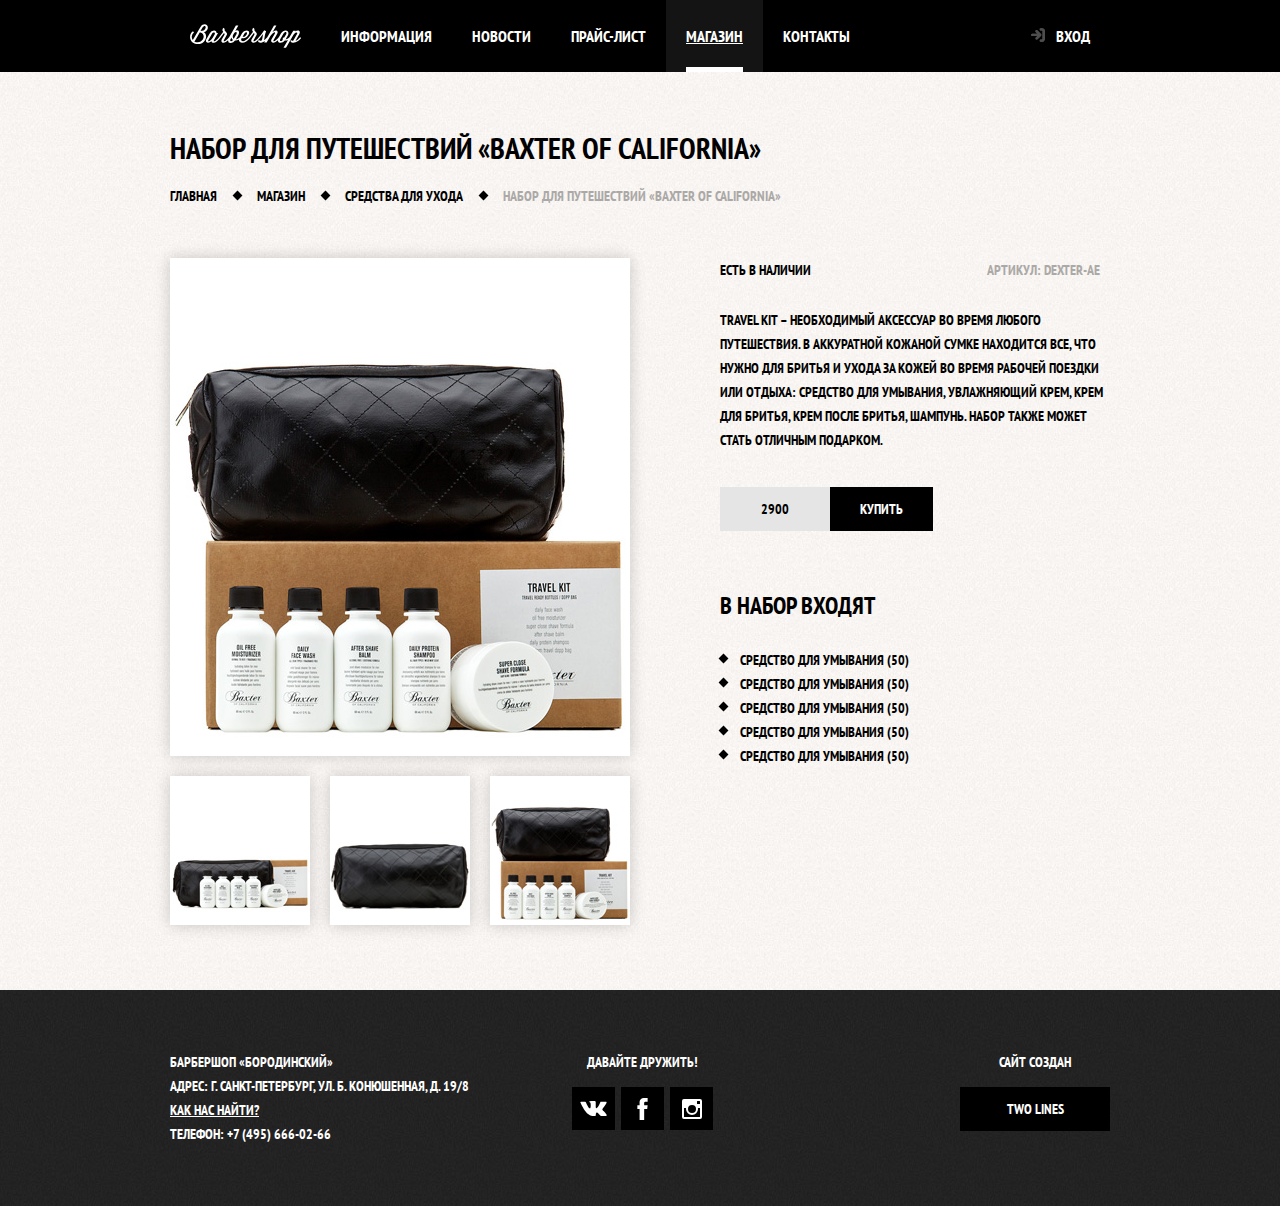
==== commit 2e678136: "Added some fixes" ====
--- a/catalog-item.html
+++ b/catalog-item.html
@@ -17,11 +17,11 @@
                 <img src="img/logo.svg" width="111" height="24" alt="Логотип барбершопа 'Бородинский'">
             </a>
                 <ul class="site-navigation">
-                    <li><a href="info.html">Информация</a></li>
-                    <li><a href="news.html">Новости</a></li>
+                    <li><a href="index.html#info">Информация</a></li>
+                    <li><a href="index.html#news">Новости</a></li>
                     <li><a href="price.html">Прайс-лист</a></li>
-                    <li class="site-navigation-current"><a href="catalog.html">Каталог</a></li>
-                    <li><a href="contacts.html">Контакты</a></li>
+                    <li class="site-navigation-current"><a href="catalog.html">Магазин</a></li>
+                    <li><a href="index.html#contacts">Контакты</a></li>
                 </ul>
                 <ul class="user-navigation">
                     <li><a href="" class="login-link">Вход</a></li>
@@ -107,10 +107,11 @@
         </div>
 
     </footer>
-    <section class="modal modal-user">
+    <section class="modal modal-login">
+
         <h2>Личный кабинет</h2>
-        <p>Введите пожайлуста свой логин и пароль</p>
-        <form action="#" class="login-form">
+        <p class="modal-description">Введите пожайлуста свой логин и пароль</p>
+        <form action="https://htmlacademy.ru/echo" class="login-form">
             <p class="login-item">
                 <label for="user-login" class="visually-hidden">Логин</label>
                 <input class="login-icon-user" type="text" name="login" id="user-login" placeholder="Логин">
@@ -121,7 +122,7 @@
             </p>
             <p class="login-info"> 
                 <label class="login-checkbox">
-                <input type="checkbox" name="remember"  class="visually-hidden" checked>
+                <input type="checkbox" name="remember"  class="visually-hidden" >
                 <span class="checkbox-indicator"></span>    
                 Запомните меня
                 </label>
@@ -129,8 +130,11 @@
             </p>
             <button type="submit" class="button">Войти</button>
         </form>
-        <button class="modal-close" type="button">Закрыть</button>
+        <button class="modal-close" type="button"><span class="visually-hidden">Закрыть</span> </button>
     </section>
+    <div class="modal-overlay">
+        
+    </div>
     <script src="scripts/scripts.js"></script>
 </body> 
 </html>--- a/css/style.css
+++ b/css/style.css
@@ -54,9 +54,7 @@
     max-width: 100%;
     height: auto;
 }
-*:focus {
-    outline: none;
-}
+
 .visually-hidden {
     position: absolute;
 
@@ -539,6 +537,12 @@
     animation-name: shake;
     animation-delay: 0.6s;
 }
+.modal-map {
+    width: 780px;
+    top: 120px;
+    left: 50%;
+    margin-left: -390px;
+}
 .login-form input:focus {
     border-color: #663d15;
 }
@@ -583,8 +587,8 @@
     position: absolute;
     left: 0;
     top: 0;
-    width: 17px;
-    height: 17px;
+    width: 16px;
+    height: 16px;
     border: 2px solid #000000;
 }
 
@@ -592,9 +596,9 @@
 .login-checkbox input[type="checkbox"]:checked + .checkbox-indicator::after {
     content: "";
     position: absolute;
-    top: 8px;
+    top: 7px;
     left: 1px;
-    width: 15px;
+    width: 14px;
     height: 2px;
     background-color: #000000;
 
@@ -959,6 +963,7 @@
 }
 .site-navigation-current {
     position: relative;
+    background-color: #141414;
 }
 .site-navigation-current::after {
     content: "";
@@ -968,6 +973,12 @@
     right: 20px;
     height: 5px;
     background-color: #fff;
+}
+.site-navigation-current a:not([href]):hover {
+    background-color: #141414;
+}
+.site-navigation-current a[href] {
+    text-decoration: underline;
 }
 .catalog {
     width: 700px;
